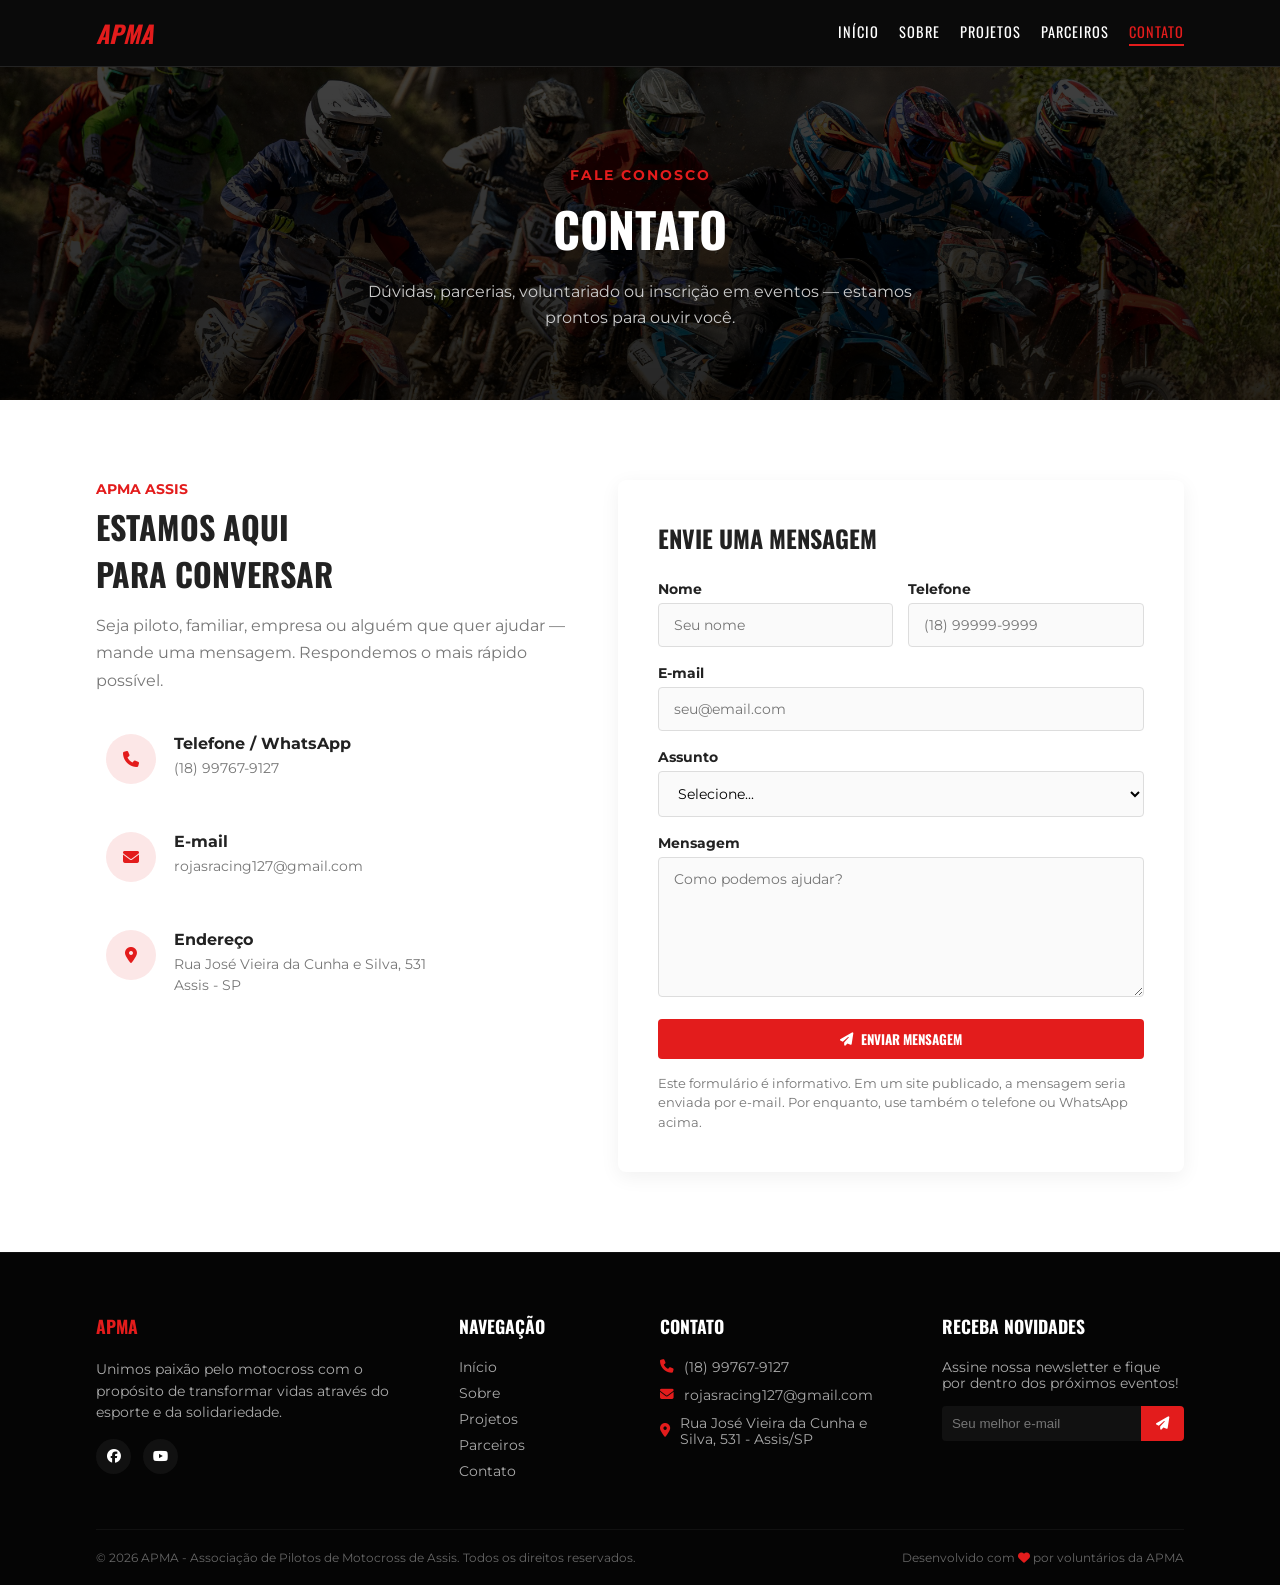
==== contato.html @ 88c7548c "Publica o site da APMA com as páginas de apresentação, projetos, parceiros e contato. Co-authored-by" ====
<!DOCTYPE html>
<html lang="pt-BR">

<head>
    <meta charset="UTF-8">
    <meta name="viewport" content="width=device-width, initial-scale=1.0">
    <title>Contato - APMA Assis</title>
    <meta name="description"
        content="Entre em contato com a APMA: telefone, e-mail, endereço em Assis/SP e formulário de mensagem.">
    <link rel="stylesheet" href="https://cdnjs.cloudflare.com/ajax/libs/font-awesome/6.4.0/css/all.min.css">
    <link
        href="https://fonts.googleapis.com/css2?family=Montserrat:wght@400;700;900&family=Oswald:wght@500;700&display=swap"
        rel="stylesheet">
    <link rel="stylesheet" href="css/style.css">
</head>

<body>

    <header class="solido">
        <div class="conteudo barra">
            <a href="index.html" class="marca">
                <h2 style="color: white; font-style: italic;"><span style="color: var(--primary-color);">APMA</span>
                </h2>
            </a>
            <button class="botao-menu" aria-label="Abrir menu"><i class="fa-solid fa-bars"></i></button>
            <nav class="menu">
                <a href="index.html">Início</a>
                <a href="sobre.html">Sobre</a>
                <a href="projetos.html">Projetos</a>
                <a href="parceiros.html">Parceiros</a>
                <a href="contato.html" class="ativo">Contato</a>
            </nav>
        </div>
    </header>

    <section class="capa">
        <div class="conteudo">
            <span class="etiqueta">FALE CONOSCO</span>
            <h1>Contato</h1>
            <p>Dúvidas, parcerias, voluntariado ou inscrição em eventos — estamos prontos para ouvir você.</p>
        </div>
    </section>

    <section class="secao clara">
        <div class="conteudo">
            <div class="contato-grade">
                <div>
                    <span class="subtitulo">APMA Assis</span>
                    <h2 style="font-size: 2rem; margin-bottom: 15px;">Estamos aqui<br>para conversar</h2>
                    <p style="color: var(--text-gray); line-height: 1.7;">Seja piloto, familiar, empresa ou alguém que
                        quer ajudar — mande uma mensagem. Respondemos o mais rápido possível.</p>

                    <div class="contato-lista">
                        <div class="contato-item">
                            <div class="icone"><i class="fa-solid fa-phone"></i></div>
                            <div>
                                <h4>Telefone / WhatsApp</h4>
                                <p>(18) 99767-9127</p>
                            </div>
                        </div>
                        <div class="contato-item">
                            <div class="icone"><i class="fa-solid fa-envelope"></i></div>
                            <div>
                                <h4>E-mail</h4>
                                <p>rojasracing127@gmail.com</p>
                            </div>
                        </div>
                        <div class="contato-item">
                            <div class="icone"><i class="fa-solid fa-location-dot"></i></div>
                            <div>
                                <h4>Endereço</h4>
                                <p>Rua José Vieira da Cunha e Silva, 531<br>Assis - SP</p>
                            </div>
                        </div>
                    </div>
                </div>

                <div class="formulario">
                    <h3>Envie uma Mensagem</h3>
                    <form>
                        <div class="linha-form">
                            <div class="campo">
                                <label for="nome">Nome</label>
                                <input type="text" id="nome" name="nome" placeholder="Seu nome" required>
                            </div>
                            <div class="campo">
                                <label for="telefone">Telefone</label>
                                <input type="tel" id="telefone" name="telefone" placeholder="(18) 99999-9999">
                            </div>
                        </div>
                        <div class="campo">
                            <label for="email">E-mail</label>
                            <input type="email" id="email" name="email" placeholder="seu@email.com" required>
                        </div>
                        <div class="campo">
                            <label for="assunto">Assunto</label>
                            <select id="assunto" name="assunto" required>
                                <option value="">Selecione...</option>
                                <option value="evento">Inscrição / Eventos</option>
                                <option value="voluntario">Voluntariado</option>
                                <option value="parceria">Parceria / Patrocínio</option>
                                <option value="doacao">Doação</option>
                                <option value="outro">Outro</option>
                            </select>
                        </div>
                        <div class="campo">
                            <label for="mensagem">Mensagem</label>
                            <textarea id="mensagem" name="mensagem" placeholder="Como podemos ajudar?"
                                required></textarea>
                        </div>
                        <button type="submit" class="botao" style="width: 100%; justify-content: center;"><i
                                class="fa-solid fa-paper-plane"></i> Enviar Mensagem</button>
                        <p class="nota-form">Este formulário é informativo. Em um site publicado, a mensagem seria
                            enviada por e-mail. Por enquanto, use também o telefone ou WhatsApp acima.</p>
                    </form>
                </div>
            </div>
        </div>
    </section>

    <footer>
        <div class="conteudo rodape-grade">
            <div class="rodape-coluna rodape-sobre">
                <h3 style="color: var(--primary-color);">APMA</h3>
                <p>Unimos paixão pelo motocross com o propósito de transformar vidas através do esporte e da
                    solidariedade.</p>
                <div class="redes">
                    <a href="#" aria-label="Facebook"><i class="fa-brands fa-facebook"></i></a>
                    <a href="#" aria-label="YouTube"><i class="fa-brands fa-youtube"></i></a>
                </div>
            </div>
            <div class="rodape-coluna rodape-links">
                <h3>Navegação</h3>
                <ul>
                    <li><a href="index.html">Início</a></li>
                    <li><a href="sobre.html">Sobre</a></li>
                    <li><a href="projetos.html">Projetos</a></li>
                    <li><a href="parceiros.html">Parceiros</a></li>
                    <li><a href="contato.html">Contato</a></li>
                </ul>
            </div>
            <div class="rodape-coluna rodape-contato">
                <h3>Contato</h3>
                <p><i class="fa-solid fa-phone"></i> (18) 99767-9127</p>
                <p><i class="fa-solid fa-envelope"></i> rojasracing127@gmail.com</p>
                <p><i class="fa-solid fa-location-dot"></i> Rua José Vieira da Cunha e Silva, 531 - Assis/SP</p>
            </div>
            <div class="rodape-coluna">
                <h3>Receba Novidades</h3>
                <p>Assine nossa newsletter e fique por dentro dos próximos eventos!</p>
                <form class="boletim" onsubmit="return false;">
                    <input type="email" placeholder="Seu melhor e-mail" required>
                    <button type="submit" aria-label="Enviar"><i class="fa-solid fa-paper-plane"></i></button>
                </form>
            </div>
        </div>
        <div class="conteudo rodape-base">
            <p>&copy; 2026 APMA - Associação de Pilotos de Motocross de Assis. Todos os direitos reservados.</p>
            <p>Desenvolvido com <i class="fa-solid fa-heart" style="color: var(--primary-color);"></i> por voluntários
                da APMA</p>
        </div>
    </footer>

    <script src="js/script.js"></script>
</body>

</html>
---- css/style.css ----
:root {
    --primary-color: #E31C1C;
    --dark-bg: #0C0C0C;
    --dark-card: #141414;
    --light-bg: #F8F9FA;
    --text-light: #FFFFFF;
    --text-dark: #222222;
    --text-gray: #777777;
}

* { margin: 0; padding: 0; box-sizing: border-box; }

body {
    font-family: 'Montserrat', sans-serif;
    background: var(--light-bg);
    color: var(--text-dark);
    overflow-x: hidden;
}

h1, h2, h3, .botao, .menu { font-family: 'Oswald', sans-serif; text-transform: uppercase; }
a { text-decoration: none; color: inherit; }
ul { list-style: none; }

.conteudo { width: 85%; max-width: 1200px; margin: 0 auto; }

.botao {
    background: var(--primary-color);
    color: var(--text-light);
    padding: 10px 20px;
    border: none;
    border-radius: 4px;
    font-weight: bold;
    cursor: pointer;
    display: inline-flex;
    align-items: center;
    gap: 8px;
}

.botao:hover { background: #b81414; transform: translateY(-3px); box-shadow: 0 8px 20px rgba(227, 28, 28, .35); }
.botao:hover i { transform: scale(1.15); }
.botao-contorno { background: transparent; border: 2px solid var(--text-light); color: var(--text-light); }
.botao-contorno:hover { background: var(--text-light); color: var(--dark-bg); box-shadow: 0 8px 20px rgba(255, 255, 255, .2); }

.titulo { text-align: center; font-size: 2rem; margin-bottom: 30px; position: relative; }
.titulo::after {
    content: '';
    display: block;
    width: 50px;
    height: 3px;
    background: var(--primary-color);
    margin: 10px auto 0;
}

header {
    background: rgba(0, 0, 0, .85);
    position: absolute;
    width: 100%;
    top: 0;
    z-index: 1000;
    border-bottom: 1px solid rgba(255, 255, 255, .1);
}

header.solido { position: relative; background: #0a0a0a; }

.barra { display: flex; justify-content: space-between; align-items: center; padding: 15px 0; }
.marca:hover h2 { transform: scale(1.05); letter-spacing: 2px; }
.menu { display: flex; gap: 20px; }
.menu a { color: var(--text-light); font-size: .9rem; letter-spacing: 1px; position: relative; padding-bottom: 4px; }
.menu a::after {
    content: '';
    position: absolute;
    left: 0;
    bottom: 0;
    width: 0;
    height: 2px;
    background: var(--primary-color);
}
.menu a:hover::after, .menu a.ativo::after { width: 100%; }
.menu a:hover, .menu a.ativo { color: var(--primary-color); }

.botao-menu {
    display: none;
    background: none;
    border: none;
    color: var(--text-light);
    font-size: 1.5rem;
    cursor: pointer;
}
.botao-menu:hover { color: var(--primary-color); transform: scale(1.1); }

.destaque {
    background: linear-gradient(rgba(0,0,0,.6), rgba(0,0,0,.7)), url('../assets/hero.jpg') center/cover;
    height: 100vh;
    display: flex;
    align-items: center;
    color: var(--text-light);
    padding-top: 80px;
    position: relative;
}
.destaque-texto { max-width: 600px; }
.destaque h1 { font-size: 4.5rem; line-height: 1; margin-bottom: 10px; font-weight: 900; }
.destaque h1 span { color: var(--primary-color); display: block; }
.destaque p { font-size: 1.1rem; margin-bottom: 30px; color: #ddd; line-height: 1.6; }
.destaque-acoes { display: flex; gap: 15px; }
.selo {
    position: absolute;
    right: 10%;
    bottom: 10%;
    border: 2px dashed rgba(255, 255, 255, .4);
    border-radius: 50%;
    padding: 20px;
    text-align: center;
    transform: rotate(-15deg);
}
.selo:hover { transform: rotate(0) scale(1.1); border-color: var(--primary-color); background: rgba(227, 28, 28, .15); }

.sobre { padding: 80px 0; background: var(--text-light); }
.sobre-grade, .contato-grade { display: grid; grid-template-columns: 1fr 1fr; gap: 50px; align-items: center; }
.contato-grade { grid-template-columns: 1fr 1.2fr; align-items: start; }
.sobre-foto { overflow: hidden; border-radius: 8px; }
.sobre-foto img { width: 100%; height: 500px; object-fit: cover; border-radius: 8px; box-shadow: 0 5px 15px rgba(0,0,0,.1); }
.sobre-foto:hover img { transform: scale(1.05); }
.subtitulo { color: var(--primary-color); text-transform: uppercase; font-weight: bold; font-size: .9rem; display: block; margin-bottom: 5px; }
.sobre-conteudo h2 { font-size: 2.5rem; margin-bottom: 20px; }
.sobre-conteudo p, .bloco-texto p { color: var(--text-gray); line-height: 1.7; margin-bottom: 20px; }

.impacto {
    background: linear-gradient(rgba(0,0,0,.85), rgba(0,0,0,.85)), url('../assets/impacto.jpg') center/cover;
    color: var(--text-light);
    padding: 60px 0;
    text-align: center;
}
.impacto .titulo { color: #fff; margin-bottom: 40px; }
.impacto-grade { display: grid; grid-template-columns: repeat(4, 1fr); gap: 25px; }
.projetos-grade { display: grid; grid-template-columns: repeat(3, 1fr); gap: 25px; }
.contador { padding: 25px 15px; border-radius: 8px; }
.contador:hover { transform: translateY(-8px); background: rgba(255,255,255,.06); }
.contador i { font-size: 2rem; color: var(--primary-color); margin-bottom: 15px; display: inline-block; }
.contador:hover i { transform: scale(1.2); }
.numero { font-size: 3rem; font-family: 'Oswald', sans-serif; font-weight: bold; color: var(--primary-color); }
.rotulo { font-size: .9rem; text-transform: uppercase; letter-spacing: 1px; margin-top: 5px; color: #bbb; }

.projetos, .depoimentos, .secao { padding: 80px 0; }
.secao.clara, .projetos, .depoimentos { background: var(--light-bg); }
.secao.clara { background: var(--text-light); }
.secao.escura { background: var(--dark-bg); color: var(--text-light); }
.projetos-grade, .depoimentos-grade, .valores-grade, .equipe-grade, .parceiros-grade { margin-top: 40px; }
.cartao-projeto, .depoimento, .cartao-valor, .cartao-equipe, .cartao-parceiro {
    background: var(--text-light);
    border-radius: 8px;
    box-shadow: 0 4px 12px rgba(0,0,0,.06);
}
.cartao-projeto, .cartao-equipe { overflow: hidden; }
.cartao-projeto:hover, .depoimento:hover, .cartao-valor:hover, .cartao-equipe:hover,
.cartao-parceiro:hover, .formulario:hover {
    transform: translateY(-8px);
    box-shadow: 0 16px 32px rgba(0,0,0,.12);
}
.foto-projeto { height: 180px; background-size: cover; background-position: center; }
.cartao-projeto:hover .foto-projeto, .cartao-equipe:hover img, .detalhe:hover .detalhe-foto { transform: scale(1.06); }
.info-projeto, .info-equipe { padding: 20px; }
.info-projeto h3, .cartao-valor h3, .detalhe-texto h3 { margin-bottom: 10px; }
.cartao-projeto:hover h3, .cartao-valor:hover h3, .detalhe:hover h3, .cartao-parceiro:hover .logo-parceiro { color: var(--primary-color); }
.info-projeto p { font-size: .85rem; color: var(--text-gray); line-height: 1.5; margin-bottom: 15px; height: 65px; overflow: hidden; }
.link-projeto { color: var(--primary-color); font-weight: bold; font-size: .85rem; display: inline-flex; align-items: center; gap: 5px; }
.cartao-projeto:hover .link-projeto { gap: 10px; }

.parceiros { padding: 50px 0; background: #F0F1F2; border-top: 1px solid #e0e0e0; text-align: center; }
.titulo-parceiros { font-size: 1rem; color: var(--text-gray); margin-bottom: 25px; letter-spacing: 1px; }
.faixa-parceiros { display: flex; justify-content: space-between; align-items: center; gap: 20px; opacity: .6; }
.faixa-parceiros span:hover { opacity: 1; transform: scale(1.1); color: var(--primary-color); }

.depoimentos-grade, .valores-grade, .equipe-grade, .parceiros-grade { display: grid; grid-template-columns: repeat(3, 1fr); gap: 25px; }
.depoimento { padding: 30px; position: relative; border-bottom: 3px solid transparent; }
.depoimento:hover { border-bottom-color: var(--primary-color); }
.depoimento .fa-quote-left { color: rgba(227, 28, 28, .2); font-size: 2rem; position: absolute; top: 20px; left: 20px; }
.depoimento:hover .fa-quote-left { color: rgba(227, 28, 28, .45); }
.depoimento p, .cartao-valor p, .cartao-parceiro p, .info-equipe p { color: var(--text-gray); font-size: .9rem; line-height: 1.6; }
.depoimento p { margin-bottom: 20px; position: relative; z-index: 1; }
.autor { display: flex; align-items: center; gap: 15px; }
.autor img { width: 45px; height: 45px; border-radius: 50%; object-fit: cover; }
.depoimento:hover .autor img { transform: scale(1.1); }
.autor h4 { font-size: .95rem; }
.autor span, .info-equipe p { font-size: .8rem; color: var(--text-gray); }

.chamada {
    background: linear-gradient(rgba(0,0,0,.8), rgba(0,0,0,.85)), url('../assets/cta.jpg') center/cover;
    color: var(--text-light);
    padding: 60px 0;
}
.chamada-conteudo, .seja-parceiro { display: grid; align-items: center; gap: 30px; }
.chamada-conteudo { grid-template-columns: 1fr auto; }
.chamada-texto h2 { font-size: 2.2rem; margin-bottom: 10px; }
.chamada-texto h2 span { color: var(--primary-color); }
.chamada-texto p { color: #ccc; }
.chamada-acoes { display: flex; gap: 15px; }

footer { background: #050505; color: #aaa; padding: 60px 0 20px; font-size: .85rem; border-top: 1px solid #111; }
.rodape-grade { display: grid; grid-template-columns: 2fr 1fr 1.5fr 1.5fr; gap: 40px; margin-bottom: 40px; }
.rodape-coluna h3 { color: var(--text-light); font-size: 1.1rem; margin-bottom: 20px; }
.rodape-sobre p { line-height: 1.6; margin-bottom: 15px; }
.redes { display: flex; gap: 12px; }
.redes a {
    background: #111;
    width: 35px;
    height: 35px;
    display: flex;
    align-items: center;
    justify-content: center;
    border-radius: 50%;
    color: var(--text-light);
}
.redes a:hover { background: var(--primary-color); transform: translateY(-4px); }
.rodape-links li { margin-bottom: 10px; }
.rodape-links a:hover { color: var(--primary-color); padding-left: 6px; }
.rodape-contato p { margin-bottom: 12px; display: flex; align-items: center; gap: 10px; }
.rodape-contato p:hover { color: var(--text-light); }
.rodape-contato i { color: var(--primary-color); }
.boletim { display: flex; margin-top: 15px; }
.boletim input { flex: 1; padding: 10px; border: none; border-radius: 4px 0 0 4px; background: #111; color: #fff; }
.boletim input:focus { outline: 1px solid var(--primary-color); }
.boletim button { background: var(--primary-color); border: none; color: #fff; padding: 0 15px; border-radius: 0 4px 4px 0; cursor: pointer; }
.boletim button:hover { background: #b81414; }
.rodape-base { border-top: 1px solid #111; padding-top: 20px; display: flex; justify-content: space-between; font-size: .75rem; color: #666; }

.capa {
    background: linear-gradient(rgba(0,0,0,.75), rgba(0,0,0,.85)), url('../assets/hero.jpg') center/cover;
    color: var(--text-light);
    padding: 100px 0 70px;
    text-align: center;
}
.capa-sobre { background-image: linear-gradient(rgba(0,0,0,.75), rgba(0,0,0,.85)), url('../assets/sobre.jpg'); }
.capa-impacto { background-image: linear-gradient(rgba(0,0,0,.75), rgba(0,0,0,.85)), url('../assets/impacto.jpg'); }
.capa-chamada { background-image: linear-gradient(rgba(0,0,0,.75), rgba(0,0,0,.85)), url('../assets/cta.jpg'); }
.etiqueta { color: var(--primary-color); font-weight: bold; font-size: .85rem; letter-spacing: 2px; display: block; margin-bottom: 10px; }
.capa h1 { font-size: 3rem; margin-bottom: 15px; }
.capa p { max-width: 600px; margin: 0 auto; color: #ccc; line-height: 1.6; }
.bloco-texto { max-width: 800px; margin: 0 auto 40px; }
.secao.escura .bloco-texto p { color: #bbb; }

.cartao-valor, .cartao-parceiro { padding: 35px 28px; text-align: center; }
.cartao-valor i { font-size: 2.2rem; color: var(--primary-color); margin-bottom: 15px; display: inline-block; }
.cartao-valor:hover i { transform: scale(1.15); }

.linha-tempo { max-width: 700px; margin: 50px auto 0; position: relative; padding-left: 30px; }
.linha-tempo::before { content: ''; position: absolute; left: 0; top: 0; bottom: 0; width: 3px; background: var(--primary-color); }
.marco { position: relative; margin-bottom: 35px; padding-left: 25px; }
.marco::before {
    content: '';
    position: absolute;
    left: -36px;
    top: 6px;
    width: 14px;
    height: 14px;
    border-radius: 50%;
    background: var(--primary-color);
    border: 3px solid #fff;
    box-shadow: 0 0 0 2px var(--primary-color);
}
.marco:hover { transform: translateX(8px); }
.ano { color: var(--primary-color); font-family: 'Oswald', sans-serif; font-size: 1.1rem; font-weight: bold; margin-bottom: 5px; }
.marco h3, .info-equipe h3 { font-size: 1.2rem; margin-bottom: 8px; }
.marco p { color: var(--text-gray); line-height: 1.6; }

.cartao-equipe { text-align: center; }
.cartao-equipe img { width: 100%; height: 260px; object-fit: cover; }
.funcao { color: var(--primary-color); font-size: .85rem; font-weight: bold; margin-bottom: 10px; display: block; }

.detalhe { display: grid; grid-template-columns: 1fr 1.2fr; gap: 40px; align-items: center; margin-bottom: 60px; }
.detalhe:nth-child(even) { direction: rtl; }
.detalhe:nth-child(even) > * { direction: ltr; }
.detalhe-foto { height: 320px; border-radius: 8px; background-size: cover; background-position: center; box-shadow: 0 5px 20px rgba(0,0,0,.1); }
.detalhe-texto h3 { font-size: 1.8rem; }
.detalhe-texto p { color: var(--text-gray); line-height: 1.7; margin-bottom: 15px; }
.etiquetas { display: flex; flex-wrap: wrap; gap: 8px; margin-top: 15px; }
.etiquetas span { background: rgba(227, 28, 28, .1); color: var(--primary-color); padding: 5px 12px; border-radius: 4px; font-size: .75rem; font-weight: bold; text-transform: uppercase; }
.etiquetas span:hover { background: var(--primary-color); color: #fff; }

.logo-parceiro { font-family: 'Oswald', sans-serif; font-size: 1.6rem; font-weight: bold; margin-bottom: 15px; letter-spacing: 1px; }
.logo-parceiro.destaque-nome { color: var(--primary-color); }
.tipo-parceiro { color: var(--primary-color); font-size: .75rem; font-weight: bold; text-transform: uppercase; letter-spacing: 1px; margin-bottom: 12px; display: block; }
.seja-parceiro { background: var(--dark-bg); color: var(--text-light); border-radius: 8px; padding: 50px; margin-top: 60px; grid-template-columns: 1.5fr 1fr; }
.seja-parceiro:hover { box-shadow: 0 0 0 2px var(--primary-color); }
.seja-parceiro h2 { font-size: 2rem; margin-bottom: 15px; }
.seja-parceiro p { color: #bbb; line-height: 1.7; margin-bottom: 10px; }
.seja-parceiro ul { margin: 20px 0; }
.seja-parceiro li { color: #ccc; margin-bottom: 10px; display: flex; align-items: center; gap: 10px; }
.seja-parceiro li i { color: var(--primary-color); }

.contato-lista { margin-top: 30px; }
.contato-item { display: flex; gap: 18px; margin-bottom: 28px; padding: 10px; border-radius: 8px; }
.contato-item:hover { background: rgba(227, 28, 28, .05); transform: translateX(6px); }
.icone {
    width: 50px;
    height: 50px;
    background: rgba(227, 28, 28, .1);
    border-radius: 50%;
    display: flex;
    align-items: center;
    justify-content: center;
    color: var(--primary-color);
    flex-shrink: 0;
}
.contato-item:hover .icone { background: var(--primary-color); color: #fff; }
.contato-item h4 { font-size: 1rem; margin-bottom: 5px; }
.contato-item p { color: var(--text-gray); font-size: .9rem; line-height: 1.5; }
.formulario { background: var(--text-light); padding: 40px; border-radius: 8px; box-shadow: 0 5px 20px rgba(0,0,0,.06); }
.formulario h3 { font-size: 1.5rem; margin-bottom: 25px; }
.campo { margin-bottom: 18px; }
.campo label { display: block; font-size: .85rem; font-weight: bold; margin-bottom: 6px; }
.campo input, .campo select, .campo textarea { width: 100%; padding: 12px 15px; border: 1px solid #ddd; border-radius: 4px; font-family: 'Montserrat', sans-serif; font-size: .9rem; background: #fafafa; }
.campo input:focus, .campo select:focus, .campo textarea:focus { outline: none; border-color: var(--primary-color); background: #fff; }
.campo textarea { min-height: 140px; resize: vertical; }
.linha-form { display: grid; grid-template-columns: 1fr 1fr; gap: 15px; }
.nota-form { font-size: .8rem; color: var(--text-gray); margin-top: 15px; line-height: 1.5; }

.botao, .botao i, .marca h2, .menu a::after, .selo, .sobre-foto img, .contador, .contador i,
.cartao-projeto, .foto-projeto, .cartao-equipe, .cartao-equipe img, .detalhe-foto, .depoimento,
.autor img, .redes a, .rodape-links a, .faixa-parceiros span, .etiquetas span, .contato-item,
.icone, .cartao-valor i, .marco, .formulario, .seja-parceiro,
.link-projeto, .botao-menu {
    transition: .3s ease;
}

@media (max-width: 992px) {
    .impacto-grade, .projetos-grade, .depoimentos-grade, .rodape-grade, .valores-grade,
    .equipe-grade, .parceiros-grade { grid-template-columns: 1fr 1fr; }
    .chamada-conteudo, .detalhe, .contato-grade, .sobre-grade, .seja-parceiro {
        grid-template-columns: 1fr;
        text-align: center;
    }
    .detalhe:nth-child(even) { direction: ltr; }
    .seja-parceiro, .contato-grade, .sobre-grade { text-align: left; }
}

@media (max-width: 768px) {
    .impacto-grade, .projetos-grade, .depoimentos-grade, .rodape-grade, .valores-grade,
    .equipe-grade, .parceiros-grade, .linha-form { grid-template-columns: 1fr; }
    .botao-menu { display: block; order: 3; }
    .menu {
        display: none;
        position: absolute;
        top: 100%;
        left: 0;
        right: 0;
        background: rgba(0, 0, 0, .95);
        flex-direction: column;
        padding: 20px;
        text-align: center;
    }
    .menu.aberto { display: flex; }
    .barra { position: relative; flex-wrap: wrap; }
    header .botao { padding: 8px 14px; font-size: .8rem; }
    .destaque h1, .capa h1 { font-size: 2.5rem; }
    .destaque-acoes, .chamada-acoes { flex-direction: column; align-items: center; }
    .faixa-parceiros { flex-wrap: wrap; justify-content: center; }
    .selo { display: none; }
    .rodape-base { flex-direction: column; gap: 10px; text-align: center; }
}

@media (prefers-reduced-motion: reduce) {
    * { transition: none !important; }
}
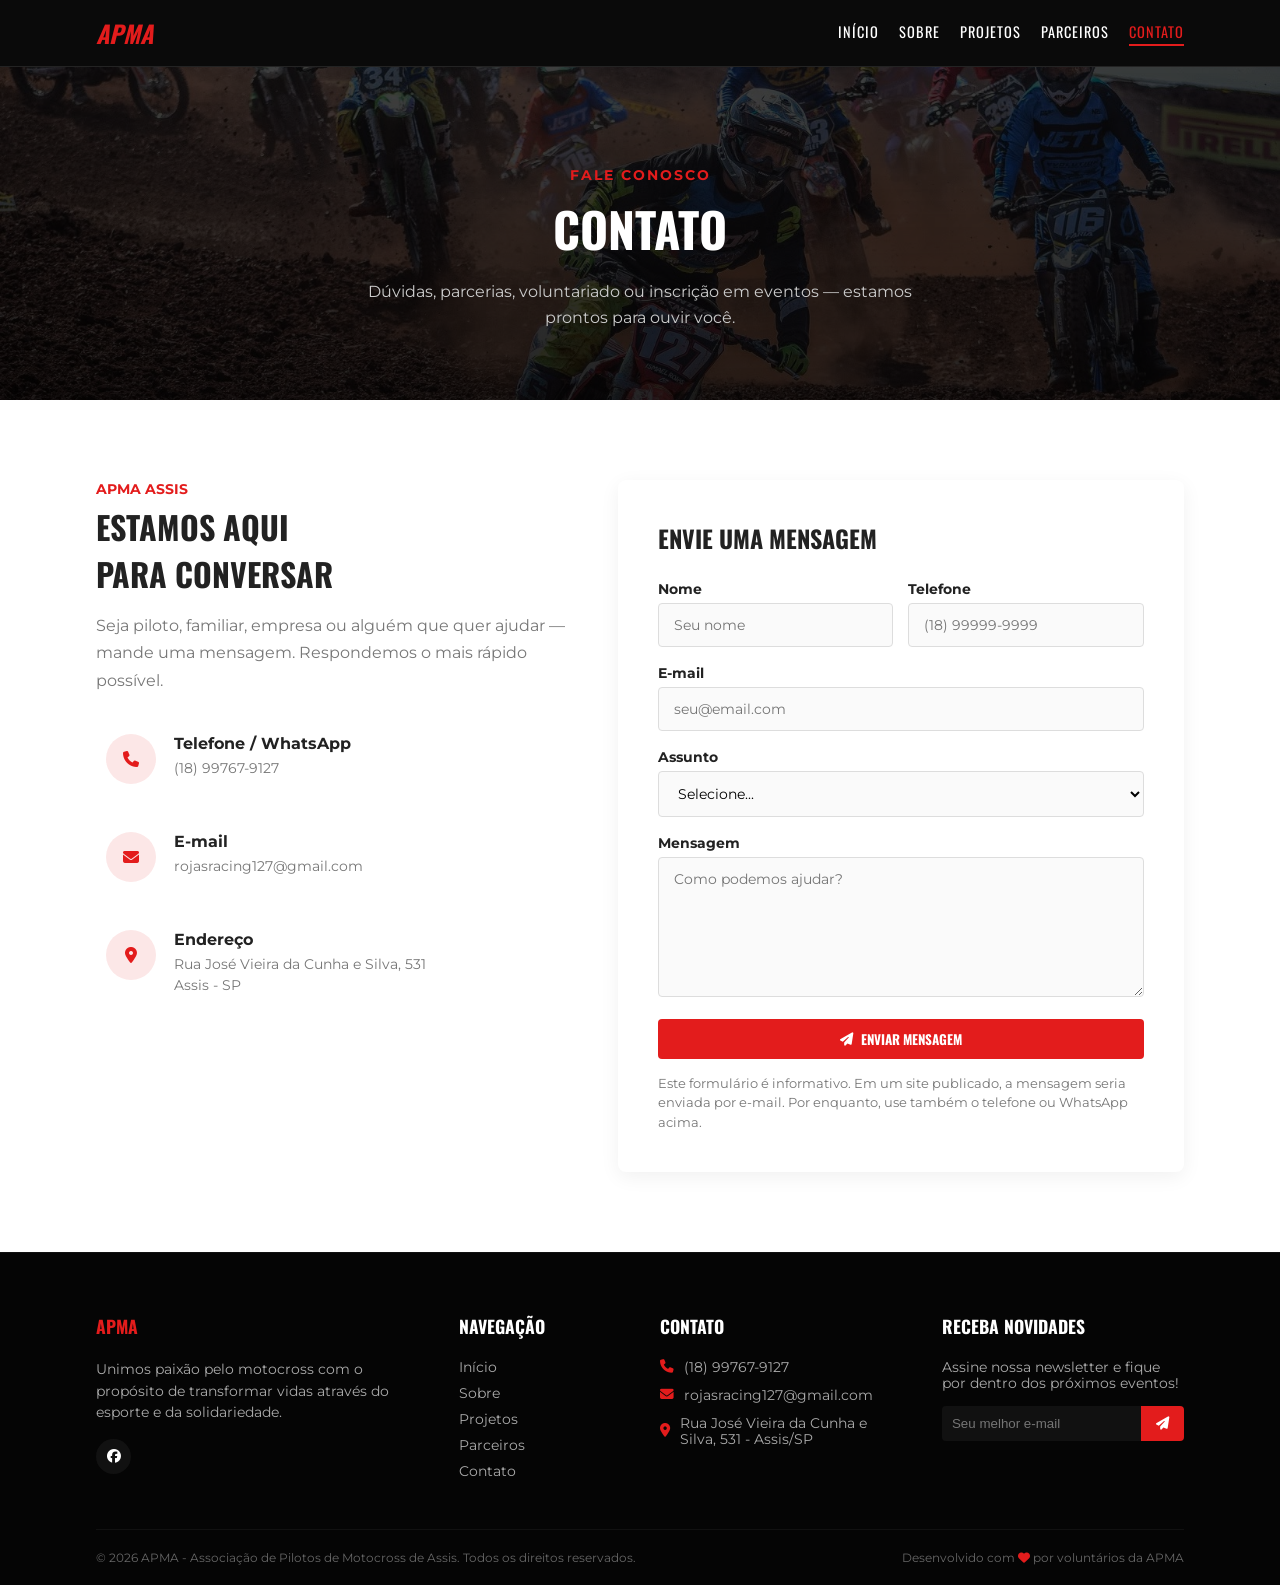
==== commit 34e2b7f0: "Atualiza links de redes sociais para o Facebook em várias páginas e altera URLs de imagens para arqu" ====
--- a/contato.html
+++ b/contato.html
@@ -125,8 +125,8 @@
                 <p>Unimos paixão pelo motocross com o propósito de transformar vidas através do esporte e da
                     solidariedade.</p>
                 <div class="redes">
-                    <a href="#" aria-label="Facebook"><i class="fa-brands fa-facebook"></i></a>
-                    <a href="#" aria-label="YouTube"><i class="fa-brands fa-youtube"></i></a>
+                    <a href="https://www.facebook.com/people/Ismael-Rojas-127/100063699161215/" aria-label="Facebook"><i class="fa-brands fa-facebook"></i></a>
+                    
                 </div>
             </div>
             <div class="rodape-coluna rodape-links">
